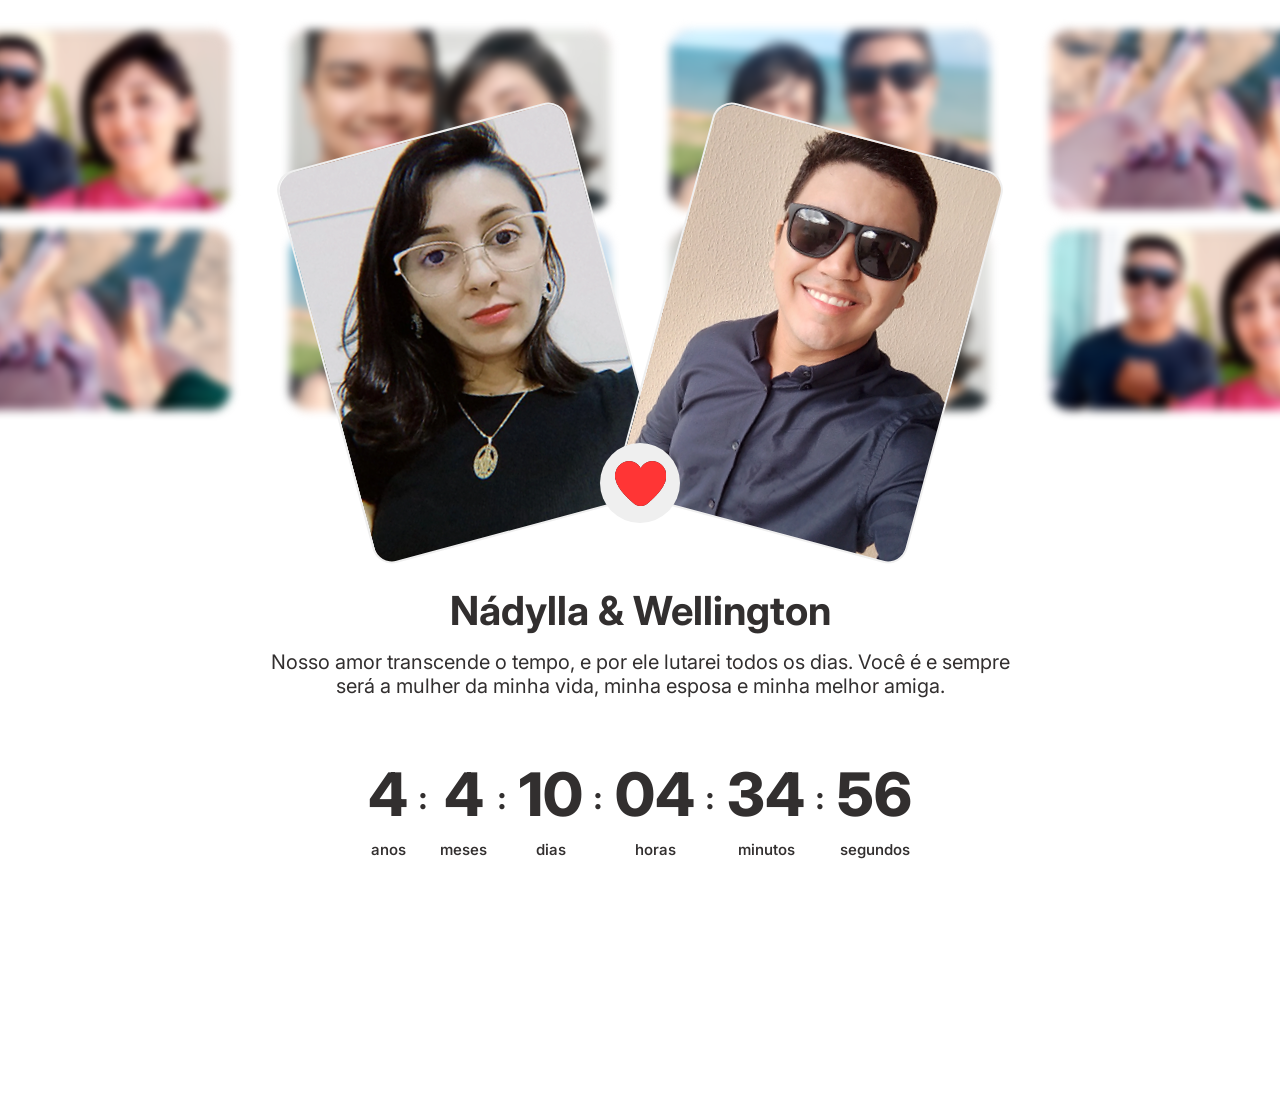
==== assets/pages/timer.html @ 379e1d43 "Commit inicial" ====
<!DOCTYPE html>
<html lang="pt-BR">

<head>
    <meta charset="UTF-8">
    <meta name="viewport" content="width=device-width, initial-scale=1.0">
    <link rel="stylesheet" href="/assets/css/timer.css">
    <title>Our Journey - Timer</title>
</head>

<body>
    <main id="main_content">
        <section class="main_mat">

            <div class="mat">
                <div class="mat_item"><img src="/assets/img/fotografias/mat_1.png" alt="nada"></div>
                <div class="mat_item"><img src="/assets/img/fotografias/mat_2.png" alt="nada"></div>
                <div class="mat_item"><img src="/assets/img/fotografias/mat_3.png" alt="nada"></div>
                <div class="mat_item"><img src="/assets/img/fotografias/mat_4.png" alt="nada"></div>
                <div class="mat_item"><img src="/assets/img/fotografias/mat_5.png" alt="nada"></div>
                <div class="mat_item"><img src="/assets/img/fotografias/mat_6.png" alt="nada"></div>
                <div class="mat_item"><img src="/assets/img/fotografias/mat_7.png" alt="nada"></div>
                <div class="mat_item"><img src="/assets/img/fotografias/mat_8.png" alt="nada"></div>
                <div class="mat_item"><img src="/assets/img/fotografias/mat_9.png" alt="nada"></div>
                <div class="mat_item"><img src="/assets/img/fotografias/mat_10.png" alt="nada"></div>
                <div class="mat_item"><img src="/assets/img/fotografias/mat_11.png" alt="nada"></div>
                <div class="mat_item"><img src="/assets/img/fotografias/mat_12.png" alt="nada"></div>
                <div class="mat_item"><img src="/assets/img/fotografias/mat_13.png" alt="nada"></div>
                <div class="mat_item"><img src="/assets/img/fotografias/mat_14.png" alt="nada"></div>
                <div class="mat_item"><img src="/assets/img/fotografias/mat_15.png" alt="nada"></div>
                <div class="mat_item"><img src="/assets/img/fotografias/mat_16.png" alt="nada"></div>
                <div class="mat_item"><img src="/assets/img/fotografias/mat_17.png" alt="nada"></div>
                <div class="mat_item"><img src="/assets/img/fotografias/mat_18.png" alt="nada"></div>
            </div>

            <div class="mat">
                <div class="mat_item"><img src="/assets/img/fotografias/mat_18.png" alt="nada"></div>
                <div class="mat_item"><img src="/assets/img/fotografias/mat_17.png" alt="nada"></div>
                <div class="mat_item"><img src="/assets/img/fotografias/mat_16.png" alt="nada"></div>
                <div class="mat_item"><img src="/assets/img/fotografias/mat_15.png" alt="nada"></div>
                <div class="mat_item"><img src="/assets/img/fotografias/mat_14.png" alt="nada"></div>
                <div class="mat_item"><img src="/assets/img/fotografias/mat_13.png" alt="nada"></div>
                <div class="mat_item"><img src="/assets/img/fotografias/mat_12.png" alt="nada"></div>
                <div class="mat_item"><img src="/assets/img/fotografias/mat_11.png" alt="nada"></div>
                <div class="mat_item"><img src="/assets/img/fotografias/mat_10.png" alt="nada"></div>
                <div class="mat_item"><img src="/assets/img/fotografias/mat_9.png" alt="nada"></div>
                <div class="mat_item"><img src="/assets/img/fotografias/mat_8.png" alt="nada"></div>
                <div class="mat_item"><img src="/assets/img/fotografias/mat_7.png" alt="nada"></div>
                <div class="mat_item"><img src="/assets/img/fotografias/mat_6.png" alt="nada"></div>
                <div class="mat_item"><img src="/assets/img/fotografias/mat_5.png" alt="nada"></div>
                <div class="mat_item"><img src="/assets/img/fotografias/mat_4.png" alt="nada"></div>
                <div class="mat_item"><img src="/assets/img/fotografias/mat_3.png" alt="nada"></div>
                <div class="mat_item"><img src="/assets/img/fotografias/mat_2.png" alt="nada"></div>
                <div class="mat_item"><img src="/assets/img/fotografias/mat_1.png" alt="nada"></div>
            </div>

        </section>

        <section class="timer">
            <div class="photos">
                <div class="photo_item she">
                    <img src="/assets/img/fotografias/capa_nadylla.png" alt="Uma mulher chamada Nádylla - a esposa.">
                </div>

                <div class="icone_coracao">
                    <img src="/assets/img/icones/icone_coracao.png" alt="nada">
                </div>

                <div class="photo_item he">
                    <img src="/assets/img/fotografias/capa_wellington.png"
                        alt="Um homem chamado Wellington - o marido.">
                </div>
            </div>

            <div class="texts">
                <h1>Nádylla & Wellington</h1>
                <p>Nosso amor transcende o tempo, e por ele lutarei todos os dias. Você é e sempre <br>será a mulher da
                    minha vida, minha esposa e minha melhor amiga.</p>
            </div>

            <div class="timer_count">
                <div class="timer_item">
                    <div class="timer_anos">0</div>
                    <p>anos</p>
                </div>

                <div class="timer_item">
                    <div class="timer_meses">0</div>
                    <p>meses</p>
                </div>

                <div class="timer_item">
                    <div class="timer_dias">0</div>
                    <p>dias</p>
                </div>

                <div class="timer_item">
                    <div class="timer_horas">00</div>
                    <p>horas</p>
                </div>

                <div class="timer_item">
                    <div class="timer_minutos">00</div>
                    <p>minutos</p>
                </div>

                <div class="timer_item">
                    <div class="timer_segundos">00</div>
                    <p>segundos</p>
                </div>
            </div>
        </section>
    </main>

    <script src="/assets/js/script.js"></script>
</body>

</html>
---- assets/css/timer.css ----
@import url('https://fonts.googleapis.com/css2?family=Inter:ital,opsz,wght@0,14..32,100..900;1,14..32,100..900&display=swap');

* {
    padding: 0;
    margin: 0;
    box-sizing: border-box;
}

body {
    overflow-x: hidden;
    font-family: 'Inter', sans-serif;
}

::selection {
    background-color: #f44336;
    color: #fff;
}

#main_content {
    width: 100%;
    overflow: hidden;
}

.main_mat {
    display: flex;
    justify-content: center;
    align-items: center;
    flex-direction: column;
    gap: 20px;
    filter: blur(5px)
}

.mat {
    width: 100%;
    height: 100%;
    display: flex;
    justify-content: center;
    align-items: center;
    margin: 10px;
    gap: 20px;
    width: max-content;

    animation: slide 60s linear infinite;
}

.mat.nulo {
    display: none;
}

.mat_item {
    min-width: 300px;
    height: 120px;
    border-radius: 20px;
    background-color: #f44336;
    margin: 20px;
    flex-shrink: 0;

}

.mat_item img {
    width: 320px;
    height: 180px;
    border-radius: 20px;
    background-size: cover;
    display: block;
}

.photos {
    display: flex;
    justify-content: center;
    align-items: center;
    gap: 20px;
}

.photo_item {
    width: 300px;
    height: 406px;
    border-radius: 20px;
    border: 2px solid #efefef;
    overflow: hidden;
}

.photo_item img {
    width: 300px;
    height: 406px;
    border-radius: 20px;
    background-size: contain;
}

.photo_item.she {
    transform: rotate(-15deg);
    position: relative;
    right: -40px;
}

.photo_item.he {
    transform: rotate(15deg);
    position: relative;
    left: -40px;
}

.photos>.icone_coracao {
    width: 80px;
    height: 80px;
    background-color: #efefef;
    border-radius: 50%;
    display: flex;
    justify-content: center;
    align-items: center;
    z-index: 2;
    position: relative;
    bottom: -150px;

}

.photos>.icone_coracao img {
    animation: scale 2s linear infinite;
}

@keyframes scale {
    from {
        transform: scale(1);
    }

    to {
        transform: scale(1.2);
    }
}

.timer {
    display: flex;
    justify-content: center;
    align-items: center;
    flex-direction: column;
    gap: 50px;
    position: relative;
    top: -250px;
}

.timer .texts {
    text-align: center;
}

.timer .texts h1 {
    font-size: 40px;
    color: #322f2f;
}

.timer .texts p {
    font-size: 20px;
    color: #322f2f;
    margin-top: 15px;
}

.timer_count_text {
    font-size: 50px;
    font-weight: 550;
    color: #322f2f;
}

.timer_count {
    display: flex;
    justify-content: center;
    gap: 2rem;
}

.timer_item {
    display: flex;
    flex-direction: column;
    align-items: center;
    position: relative;
}

.timer_item>div {
    font-size: 60px;
    font-weight: 800;
    color: #322f2f;
    margin-top: 10px;
}

.timer_item p {
    font-size: 15px;
    font-weight: 550;
    color: #322f2f;
    margin-top: 10px;
}

.teste {
    display: flex;
    justify-content: center;
    align-items: center;
}

.teste>span {
    margin-left: 20px;
}

/* Adiciona ":" em todos, exceto no último */
.timer_item:not(:last-child)::after {
    content: ":";
    position: absolute;
    right: -1.2rem;
    top: 30px;
    font-size: 2rem;
    font-weight: bold;
    color: #322f2f;
}

@keyframes slide {
    from {
        transform: translateX(0%);
    }

    to {
        transform: translateX(-10%);
    }
}

.mat:nth-child(1) {
    animation-duration: 60s;
}

.mat:nth-child(2) {
    animation-duration: 60s;
    animation-direction: reverse;
}
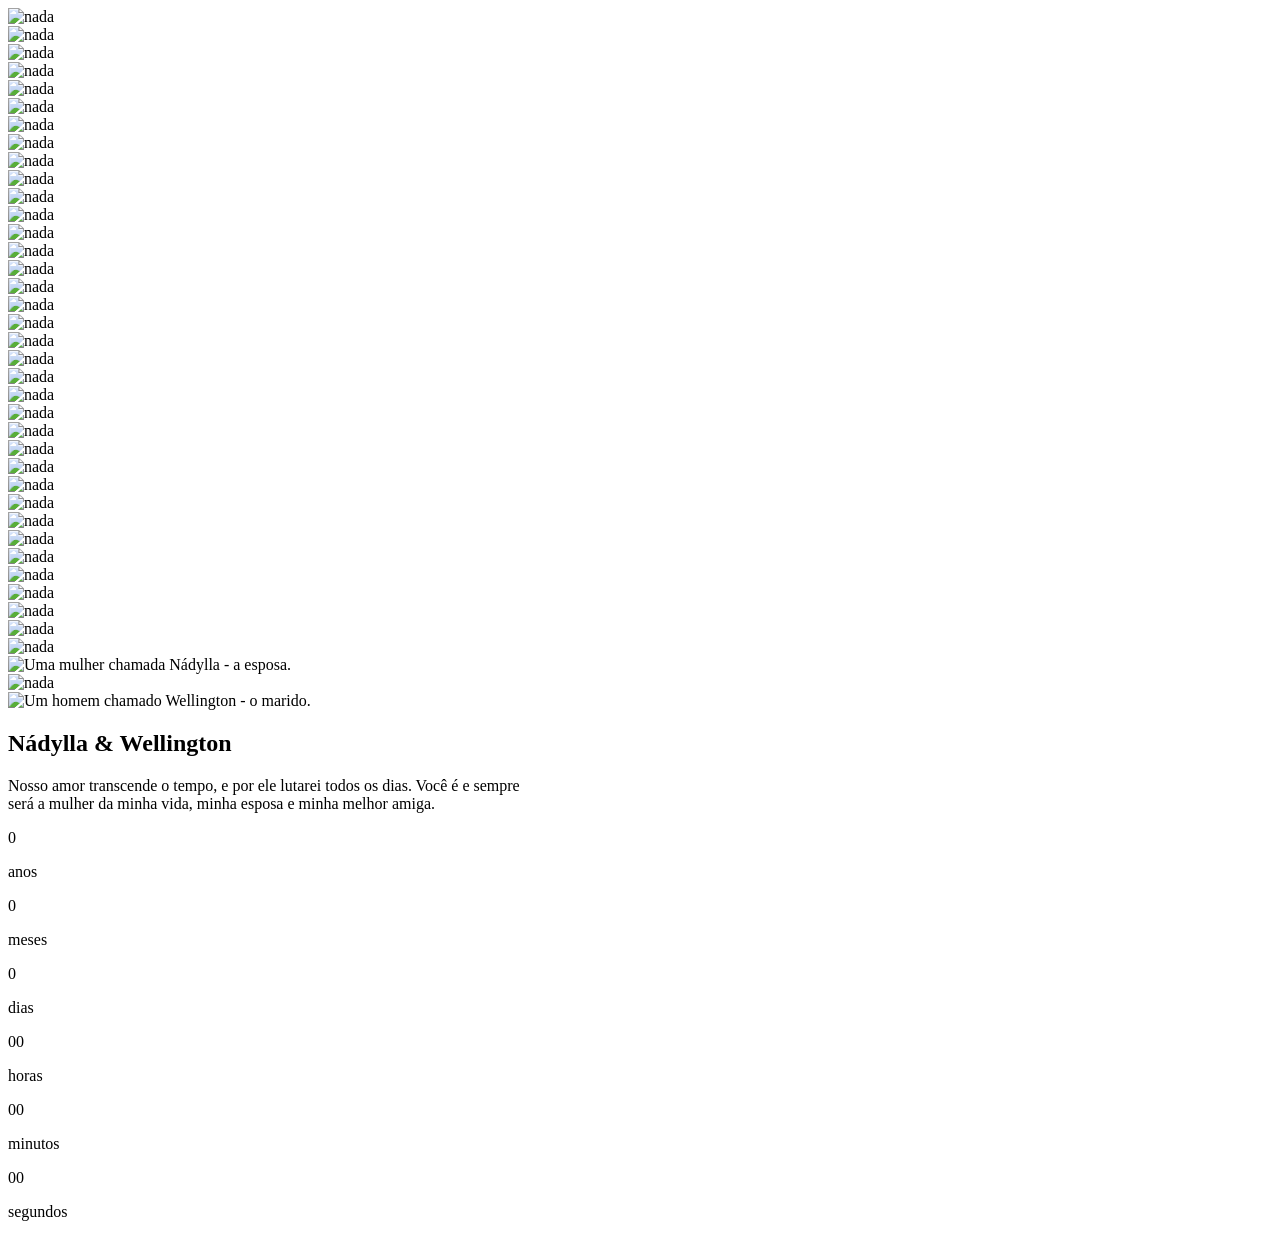
==== commit f573a305: "Correção de bug /assets > assets" ====
--- a/assets/pages/timer.html
+++ b/assets/pages/timer.html
@@ -4,7 +4,7 @@
 <head>
     <meta charset="UTF-8">
     <meta name="viewport" content="width=device-width, initial-scale=1.0">
-    <link rel="stylesheet" href="/assets/css/timer.css">
+    <link rel="stylesheet" href="assets/css/timer.css">
     <title>Our Journey - Timer</title>
 </head>
 
@@ -13,45 +13,45 @@
         <section class="main_mat">
 
             <div class="mat">
-                <div class="mat_item"><img src="/assets/img/fotografias/mat_1.png" alt="nada"></div>
-                <div class="mat_item"><img src="/assets/img/fotografias/mat_2.png" alt="nada"></div>
-                <div class="mat_item"><img src="/assets/img/fotografias/mat_3.png" alt="nada"></div>
-                <div class="mat_item"><img src="/assets/img/fotografias/mat_4.png" alt="nada"></div>
-                <div class="mat_item"><img src="/assets/img/fotografias/mat_5.png" alt="nada"></div>
-                <div class="mat_item"><img src="/assets/img/fotografias/mat_6.png" alt="nada"></div>
-                <div class="mat_item"><img src="/assets/img/fotografias/mat_7.png" alt="nada"></div>
-                <div class="mat_item"><img src="/assets/img/fotografias/mat_8.png" alt="nada"></div>
-                <div class="mat_item"><img src="/assets/img/fotografias/mat_9.png" alt="nada"></div>
-                <div class="mat_item"><img src="/assets/img/fotografias/mat_10.png" alt="nada"></div>
-                <div class="mat_item"><img src="/assets/img/fotografias/mat_11.png" alt="nada"></div>
-                <div class="mat_item"><img src="/assets/img/fotografias/mat_12.png" alt="nada"></div>
-                <div class="mat_item"><img src="/assets/img/fotografias/mat_13.png" alt="nada"></div>
-                <div class="mat_item"><img src="/assets/img/fotografias/mat_14.png" alt="nada"></div>
-                <div class="mat_item"><img src="/assets/img/fotografias/mat_15.png" alt="nada"></div>
-                <div class="mat_item"><img src="/assets/img/fotografias/mat_16.png" alt="nada"></div>
-                <div class="mat_item"><img src="/assets/img/fotografias/mat_17.png" alt="nada"></div>
-                <div class="mat_item"><img src="/assets/img/fotografias/mat_18.png" alt="nada"></div>
+                <div class="mat_item"><img src="assets/img/fotografias/mat_1.png" alt="nada"></div>
+                <div class="mat_item"><img src="assets/img/fotografias/mat_2.png" alt="nada"></div>
+                <div class="mat_item"><img src="assets/img/fotografias/mat_3.png" alt="nada"></div>
+                <div class="mat_item"><img src="assets/img/fotografias/mat_4.png" alt="nada"></div>
+                <div class="mat_item"><img src="assets/img/fotografias/mat_5.png" alt="nada"></div>
+                <div class="mat_item"><img src="assets/img/fotografias/mat_6.png" alt="nada"></div>
+                <div class="mat_item"><img src="assets/img/fotografias/mat_7.png" alt="nada"></div>
+                <div class="mat_item"><img src="assets/img/fotografias/mat_8.png" alt="nada"></div>
+                <div class="mat_item"><img src="assets/img/fotografias/mat_9.png" alt="nada"></div>
+                <div class="mat_item"><img src="assets/img/fotografias/mat_10.png" alt="nada"></div>
+                <div class="mat_item"><img src="assets/img/fotografias/mat_11.png" alt="nada"></div>
+                <div class="mat_item"><img src="assets/img/fotografias/mat_12.png" alt="nada"></div>
+                <div class="mat_item"><img src="assets/img/fotografias/mat_13.png" alt="nada"></div>
+                <div class="mat_item"><img src="assets/img/fotografias/mat_14.png" alt="nada"></div>
+                <div class="mat_item"><img src="assets/img/fotografias/mat_15.png" alt="nada"></div>
+                <div class="mat_item"><img src="assets/img/fotografias/mat_16.png" alt="nada"></div>
+                <div class="mat_item"><img src="assets/img/fotografias/mat_17.png" alt="nada"></div>
+                <div class="mat_item"><img src="assets/img/fotografias/mat_18.png" alt="nada"></div>
             </div>
 
             <div class="mat">
-                <div class="mat_item"><img src="/assets/img/fotografias/mat_18.png" alt="nada"></div>
-                <div class="mat_item"><img src="/assets/img/fotografias/mat_17.png" alt="nada"></div>
-                <div class="mat_item"><img src="/assets/img/fotografias/mat_16.png" alt="nada"></div>
-                <div class="mat_item"><img src="/assets/img/fotografias/mat_15.png" alt="nada"></div>
-                <div class="mat_item"><img src="/assets/img/fotografias/mat_14.png" alt="nada"></div>
-                <div class="mat_item"><img src="/assets/img/fotografias/mat_13.png" alt="nada"></div>
-                <div class="mat_item"><img src="/assets/img/fotografias/mat_12.png" alt="nada"></div>
-                <div class="mat_item"><img src="/assets/img/fotografias/mat_11.png" alt="nada"></div>
-                <div class="mat_item"><img src="/assets/img/fotografias/mat_10.png" alt="nada"></div>
-                <div class="mat_item"><img src="/assets/img/fotografias/mat_9.png" alt="nada"></div>
-                <div class="mat_item"><img src="/assets/img/fotografias/mat_8.png" alt="nada"></div>
-                <div class="mat_item"><img src="/assets/img/fotografias/mat_7.png" alt="nada"></div>
-                <div class="mat_item"><img src="/assets/img/fotografias/mat_6.png" alt="nada"></div>
-                <div class="mat_item"><img src="/assets/img/fotografias/mat_5.png" alt="nada"></div>
-                <div class="mat_item"><img src="/assets/img/fotografias/mat_4.png" alt="nada"></div>
-                <div class="mat_item"><img src="/assets/img/fotografias/mat_3.png" alt="nada"></div>
-                <div class="mat_item"><img src="/assets/img/fotografias/mat_2.png" alt="nada"></div>
-                <div class="mat_item"><img src="/assets/img/fotografias/mat_1.png" alt="nada"></div>
+                <div class="mat_item"><img src="assets/img/fotografias/mat_18.png" alt="nada"></div>
+                <div class="mat_item"><img src="assets/img/fotografias/mat_17.png" alt="nada"></div>
+                <div class="mat_item"><img src="assets/img/fotografias/mat_16.png" alt="nada"></div>
+                <div class="mat_item"><img src="assets/img/fotografias/mat_15.png" alt="nada"></div>
+                <div class="mat_item"><img src="assets/img/fotografias/mat_14.png" alt="nada"></div>
+                <div class="mat_item"><img src="assets/img/fotografias/mat_13.png" alt="nada"></div>
+                <div class="mat_item"><img src="assets/img/fotografias/mat_12.png" alt="nada"></div>
+                <div class="mat_item"><img src="assets/img/fotografias/mat_11.png" alt="nada"></div>
+                <div class="mat_item"><img src="assets/img/fotografias/mat_10.png" alt="nada"></div>
+                <div class="mat_item"><img src="assets/img/fotografias/mat_9.png" alt="nada"></div>
+                <div class="mat_item"><img src="assets/img/fotografias/mat_8.png" alt="nada"></div>
+                <div class="mat_item"><img src="assets/img/fotografias/mat_7.png" alt="nada"></div>
+                <div class="mat_item"><img src="assets/img/fotografias/mat_6.png" alt="nada"></div>
+                <div class="mat_item"><img src="assets/img/fotografias/mat_5.png" alt="nada"></div>
+                <div class="mat_item"><img src="assets/img/fotografias/mat_4.png" alt="nada"></div>
+                <div class="mat_item"><img src="assets/img/fotografias/mat_3.png" alt="nada"></div>
+                <div class="mat_item"><img src="assets/img/fotografias/mat_2.png" alt="nada"></div>
+                <div class="mat_item"><img src="assets/img/fotografias/mat_1.png" alt="nada"></div>
             </div>
 
         </section>
@@ -59,15 +59,15 @@
         <section class="timer">
             <div class="photos">
                 <div class="photo_item she">
-                    <img src="/assets/img/fotografias/capa_nadylla.png" alt="Uma mulher chamada Nádylla - a esposa.">
+                    <img src="assets/img/fotografias/capa_nadylla.png" alt="Uma mulher chamada Nádylla - a esposa.">
                 </div>
 
                 <div class="icone_coracao">
-                    <img src="/assets/img/icones/icone_coracao.png" alt="nada">
+                    <img src="assets/img/icones/icone_coracao.png" alt="nada">
                 </div>
 
                 <div class="photo_item he">
-                    <img src="/assets/img/fotografias/capa_wellington.png"
+                    <img src="assets/img/fotografias/capa_wellington.png"
                         alt="Um homem chamado Wellington - o marido.">
                 </div>
             </div>
@@ -112,7 +112,7 @@
         </section>
     </main>
 
-    <script src="/assets/js/script.js"></script>
+    <script src="assets/js/script.js"></script>
 </body>
 
 </html>
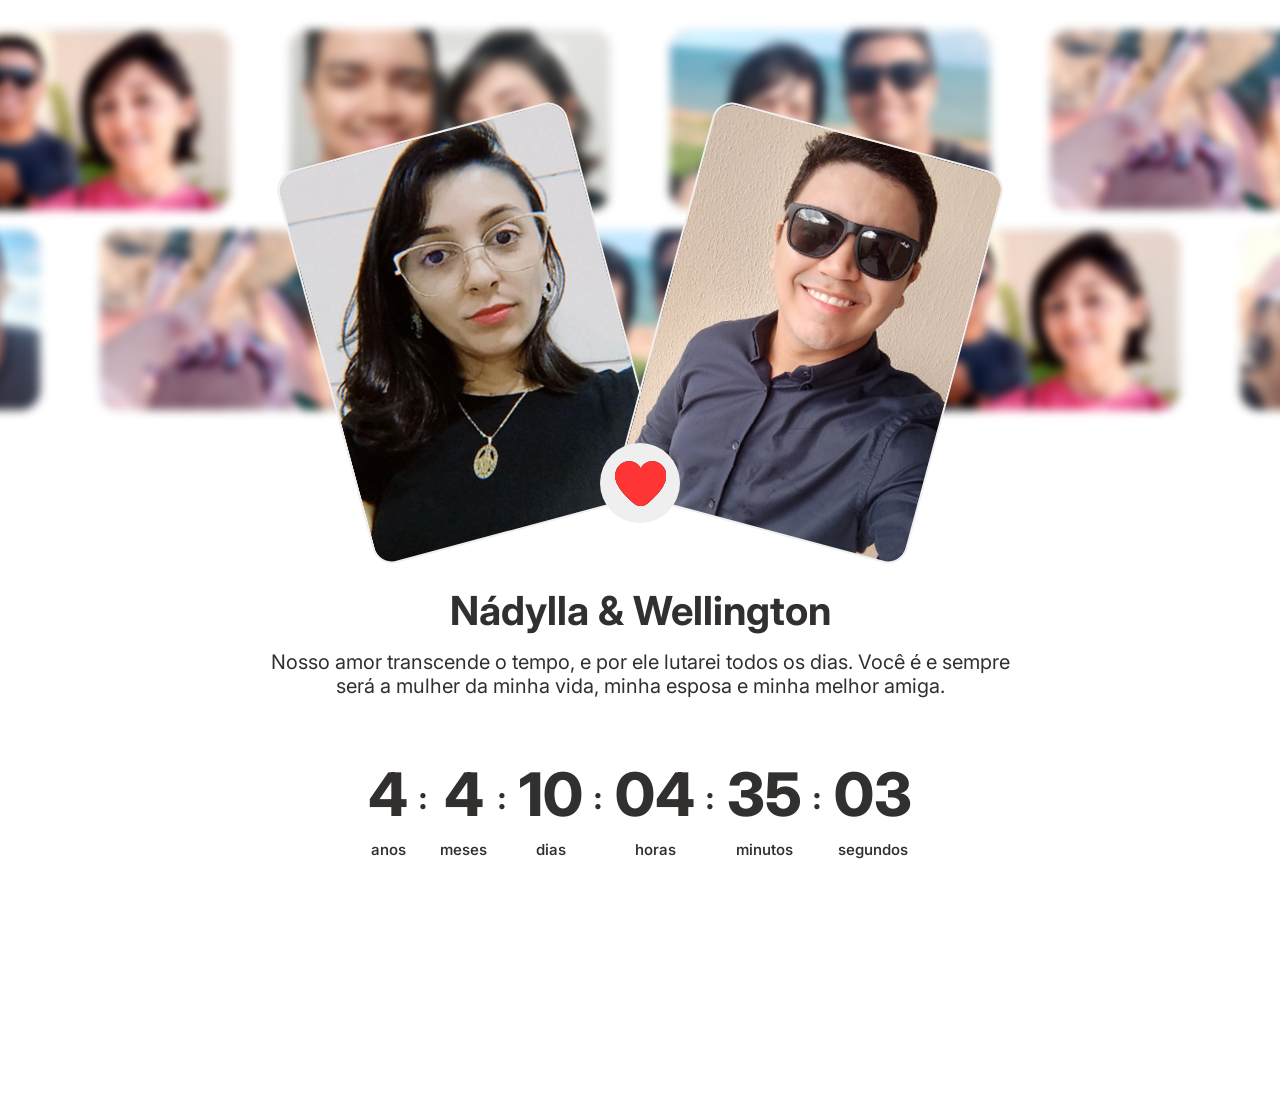
==== commit bd879bfe: "Bug de diretórios" ====
--- a/assets/pages/timer.html
+++ b/assets/pages/timer.html
@@ -4,7 +4,7 @@
 <head>
     <meta charset="UTF-8">
     <meta name="viewport" content="width=device-width, initial-scale=1.0">
-    <link rel="stylesheet" href="assets/css/timer.css">
+    <link rel="stylesheet" href="/assets/css/timer.css">
     <title>Our Journey - Timer</title>
 </head>
 
@@ -13,44 +13,43 @@
         <section class="main_mat">
 
             <div class="mat">
-                <div class="mat_item"><img src="assets/img/fotografias/mat_1.png" alt="nada"></div>
-                <div class="mat_item"><img src="assets/img/fotografias/mat_2.png" alt="nada"></div>
-                <div class="mat_item"><img src="assets/img/fotografias/mat_3.png" alt="nada"></div>
-                <div class="mat_item"><img src="assets/img/fotografias/mat_4.png" alt="nada"></div>
-                <div class="mat_item"><img src="assets/img/fotografias/mat_5.png" alt="nada"></div>
-                <div class="mat_item"><img src="assets/img/fotografias/mat_6.png" alt="nada"></div>
-                <div class="mat_item"><img src="assets/img/fotografias/mat_7.png" alt="nada"></div>
-                <div class="mat_item"><img src="assets/img/fotografias/mat_8.png" alt="nada"></div>
-                <div class="mat_item"><img src="assets/img/fotografias/mat_9.png" alt="nada"></div>
-                <div class="mat_item"><img src="assets/img/fotografias/mat_10.png" alt="nada"></div>
-                <div class="mat_item"><img src="assets/img/fotografias/mat_11.png" alt="nada"></div>
-                <div class="mat_item"><img src="assets/img/fotografias/mat_12.png" alt="nada"></div>
-                <div class="mat_item"><img src="assets/img/fotografias/mat_13.png" alt="nada"></div>
-                <div class="mat_item"><img src="assets/img/fotografias/mat_14.png" alt="nada"></div>
-                <div class="mat_item"><img src="assets/img/fotografias/mat_15.png" alt="nada"></div>
-                <div class="mat_item"><img src="assets/img/fotografias/mat_16.png" alt="nada"></div>
-                <div class="mat_item"><img src="assets/img/fotografias/mat_17.png" alt="nada"></div>
-                <div class="mat_item"><img src="assets/img/fotografias/mat_18.png" alt="nada"></div>
+                <div class="mat_item"><img src="/assets/img/fotografias/mat_1.png" alt="nada"></div>
+                <div class="mat_item"><img src="/assets/img/fotografias/mat_2.png" alt="nada"></div>
+                <div class="mat_item"><img src="/assets/img/fotografias/mat_3.png" alt="nada"></div>
+                <div class="mat_item"><img src="/assets/img/fotografias/mat_4.png" alt="nada"></div>
+                <div class="mat_item"><img src="/assets/img/fotografias/mat_5.png" alt="nada"></div>
+                <div class="mat_item"><img src="/assets/img/fotografias/mat_6.png" alt="nada"></div>
+                <div class="mat_item"><img src="/assets/img/fotografias/mat_7.png" alt="nada"></div>
+                <div class="mat_item"><img src="/assets/img/fotografias/mat_8.png" alt="nada"></div>
+                <div class="mat_item"><img src="/assets/img/fotografias/mat_9.png" alt="nada"></div>
+                <div class="mat_item"><img src="/assets/img/fotografias/mat_10.png" alt="nada"></div>
+                <div class="mat_item"><img src="/assets/img/fotografias/mat_11.png" alt="nada"></div>
+                <div class="mat_item"><img src="/assets/img/fotografias/mat_12.png" alt="nada"></div>
+                <div class="mat_item"><img src="/assets/img/fotografias/mat_13.png" alt="nada"></div>
+                <div class="mat_item"><img src="/assets/img/fotografias/mat_14.png" alt="nada"></div>
+                <div class="mat_item"><img src="/assets/img/fotografias/mat_15.png" alt="nada"></div>
+                <div class="mat_item"><img src="/assets/img/fotografias/mat_16.png" alt="nada"></div>
+                <div class="mat_item"><img src="/assets/img/fotografias/mat_17.png" alt="nada"></div>
+                <div class="mat_item"><img src="/assets/img/fotografias/mat_18.png" alt="nada"></div>
             </div>
 
             <div class="mat">
-                <div class="mat_item"><img src="assets/img/fotografias/mat_18.png" alt="nada"></div>
-                <div class="mat_item"><img src="assets/img/fotografias/mat_17.png" alt="nada"></div>
-                <div class="mat_item"><img src="assets/img/fotografias/mat_16.png" alt="nada"></div>
-                <div class="mat_item"><img src="assets/img/fotografias/mat_15.png" alt="nada"></div>
-                <div class="mat_item"><img src="assets/img/fotografias/mat_14.png" alt="nada"></div>
-                <div class="mat_item"><img src="assets/img/fotografias/mat_13.png" alt="nada"></div>
-                <div class="mat_item"><img src="assets/img/fotografias/mat_12.png" alt="nada"></div>
-                <div class="mat_item"><img src="assets/img/fotografias/mat_11.png" alt="nada"></div>
-                <div class="mat_item"><img src="assets/img/fotografias/mat_10.png" alt="nada"></div>
-                <div class="mat_item"><img src="assets/img/fotografias/mat_9.png" alt="nada"></div>
-                <div class="mat_item"><img src="assets/img/fotografias/mat_8.png" alt="nada"></div>
-                <div class="mat_item"><img src="assets/img/fotografias/mat_7.png" alt="nada"></div>
-                <div class="mat_item"><img src="assets/img/fotografias/mat_6.png" alt="nada"></div>
-                <div class="mat_item"><img src="assets/img/fotografias/mat_5.png" alt="nada"></div>
-                <div class="mat_item"><img src="assets/img/fotografias/mat_4.png" alt="nada"></div>
-                <div class="mat_item"><img src="assets/img/fotografias/mat_3.png" alt="nada"></div>
-                <div class="mat_item"><img src="assets/img/fotografias/mat_2.png" alt="nada"></div>
+                <div class="mat_item"><img src="/assets/img/fotografias/mat_18.png" alt="nada"></div>
+                <div class="mat_item"><img src="/assets/img/fotografias/mat_17.png" alt="nada"></div>
+                <div class="mat_item"><img src="/assets/img/fotografias/mat_16.png" alt="nada"></div>
+                <div class="mat_item"><img src="/assets/img/fotografias/mat_15.png" alt="nada"></div>
+                <div class="mat_item"><img src="/assets/img/fotografias/mat_14.png" alt="nada"></div>
+                <div class="mat_item"><img src="/assets/img/fotografias/mat_13.png" alt="nada"></div>
+                <div class="mat_item"><img src="/assets/img/fotografias/mat_12.png" alt="nada"></div>
+                <div class="mat_item"><img src="/assets/img/fotografias/mat_11.png" alt="nada"></div>
+                <div class="mat_item"><img src="/assets/img/fotografias/mat_10.png" alt="nada"></div>
+                <div class="mat_item"><img src="/assets/img/fotografias/mat_8.png" alt="nada"></div>
+                <div class="mat_item"><img src="/assets/img/fotografias/mat_7.png" alt="nada"></div>
+                <div class="mat_item"><img src="/assets/img/fotografias/mat_6.png" alt="nada"></div>
+                <div class="mat_item"><img src="/assets/img/fotografias/mat_5.png" alt="nada"></div>
+                <div class="mat_item"><img src="/assets/img/fotografias/mat_4.png" alt="nada"></div>
+                <div class="mat_item"><img src="/assets/img/fotografias/mat_3.png" alt="nada"></div>
+                <div class="mat_item"><img src="/assets/img/fotografias/mat_2.png" alt="nada"></div>
                 <div class="mat_item"><img src="assets/img/fotografias/mat_1.png" alt="nada"></div>
             </div>
 
@@ -59,15 +58,15 @@
         <section class="timer">
             <div class="photos">
                 <div class="photo_item she">
-                    <img src="assets/img/fotografias/capa_nadylla.png" alt="Uma mulher chamada Nádylla - a esposa.">
+                    <img src="/assets/img/fotografias/capa_nadylla.png" alt="Uma mulher chamada Nádylla - a esposa.">
                 </div>
 
                 <div class="icone_coracao">
-                    <img src="assets/img/icones/icone_coracao.png" alt="nada">
+                    <img src="/assets/img/icones/icone_coracao.png" alt="nada">
                 </div>
 
                 <div class="photo_item he">
-                    <img src="assets/img/fotografias/capa_wellington.png"
+                    <img src="/assets/img/fotografias/capa_wellington.png"
                         alt="Um homem chamado Wellington - o marido.">
                 </div>
             </div>
@@ -112,7 +111,7 @@
         </section>
     </main>
 
-    <script src="assets/js/script.js"></script>
+    <script src="/assets/js/script.js"></script>
 </body>
 
 </html>
--- a/assets/css/timer.css
+++ b/assets/css/timer.css
@@ -0,0 +1,226 @@
+@import url('https://fonts.googleapis.com/css2?family=Inter:ital,opsz,wght@0,14..32,100..900;1,14..32,100..900&display=swap');
+
+* {
+    padding: 0;
+    margin: 0;
+    box-sizing: border-box;
+}
+
+body {
+    overflow-x: hidden;
+    font-family: 'Inter', sans-serif;
+}
+
+::selection {
+    background-color: #f44336;
+    color: #fff;
+}
+
+#main_content {
+    width: 100%;
+    overflow: hidden;
+}
+
+.main_mat {
+    display: flex;
+    justify-content: center;
+    align-items: center;
+    flex-direction: column;
+    gap: 20px;
+    filter: blur(5px)
+}
+
+.mat {
+    width: 100%;
+    height: 100%;
+    display: flex;
+    justify-content: center;
+    align-items: center;
+    margin: 10px;
+    gap: 20px;
+    width: max-content;
+
+    animation: slide 60s linear infinite;
+}
+
+.mat.nulo {
+    display: none;
+}
+
+.mat_item {
+    min-width: 300px;
+    height: 120px;
+    border-radius: 20px;
+    background-color: #f44336;
+    margin: 20px;
+    flex-shrink: 0;
+
+}
+
+.mat_item img {
+    width: 320px;
+    height: 180px;
+    border-radius: 20px;
+    background-size: cover;
+    display: block;
+}
+
+.photos {
+    display: flex;
+    justify-content: center;
+    align-items: center;
+    gap: 20px;
+}
+
+.photo_item {
+    width: 300px;
+    height: 406px;
+    border-radius: 20px;
+    border: 2px solid #efefef;
+    overflow: hidden;
+}
+
+.photo_item img {
+    width: 300px;
+    height: 406px;
+    border-radius: 20px;
+    background-size: contain;
+}
+
+.photo_item.she {
+    transform: rotate(-15deg);
+    position: relative;
+    right: -40px;
+}
+
+.photo_item.he {
+    transform: rotate(15deg);
+    position: relative;
+    left: -40px;
+}
+
+.photos>.icone_coracao {
+    width: 80px;
+    height: 80px;
+    background-color: #efefef;
+    border-radius: 50%;
+    display: flex;
+    justify-content: center;
+    align-items: center;
+    z-index: 2;
+    position: relative;
+    bottom: -150px;
+
+}
+
+.photos>.icone_coracao img {
+    animation: scale 2s linear infinite;
+}
+
+@keyframes scale {
+    from {
+        transform: scale(1);
+    }
+
+    to {
+        transform: scale(1.2);
+    }
+}
+
+.timer {
+    display: flex;
+    justify-content: center;
+    align-items: center;
+    flex-direction: column;
+    gap: 50px;
+    position: relative;
+    top: -250px;
+}
+
+.timer .texts {
+    text-align: center;
+}
+
+.timer .texts h1 {
+    font-size: 40px;
+    color: #322f2f;
+}
+
+.timer .texts p {
+    font-size: 20px;
+    color: #322f2f;
+    margin-top: 15px;
+}
+
+.timer_count_text {
+    font-size: 50px;
+    font-weight: 550;
+    color: #322f2f;
+}
+
+.timer_count {
+    display: flex;
+    justify-content: center;
+    gap: 2rem;
+}
+
+.timer_item {
+    display: flex;
+    flex-direction: column;
+    align-items: center;
+    position: relative;
+}
+
+.timer_item>div {
+    font-size: 60px;
+    font-weight: 800;
+    color: #322f2f;
+    margin-top: 10px;
+}
+
+.timer_item p {
+    font-size: 15px;
+    font-weight: 550;
+    color: #322f2f;
+    margin-top: 10px;
+}
+
+.teste {
+    display: flex;
+    justify-content: center;
+    align-items: center;
+}
+
+.teste>span {
+    margin-left: 20px;
+}
+
+/* Adiciona ":" em todos, exceto no último */
+.timer_item:not(:last-child)::after {
+    content: ":";
+    position: absolute;
+    right: -1.2rem;
+    top: 30px;
+    font-size: 2rem;
+    font-weight: bold;
+    color: #322f2f;
+}
+
+@keyframes slide {
+    from {
+        transform: translateX(0%);
+    }
+
+    to {
+        transform: translateX(-10%);
+    }
+}
+
+.mat:nth-child(1) {
+    animation-duration: 60s;
+}
+
+.mat:nth-child(2) {
+    animation-duration: 60s;
+    animation-direction: reverse;
+}
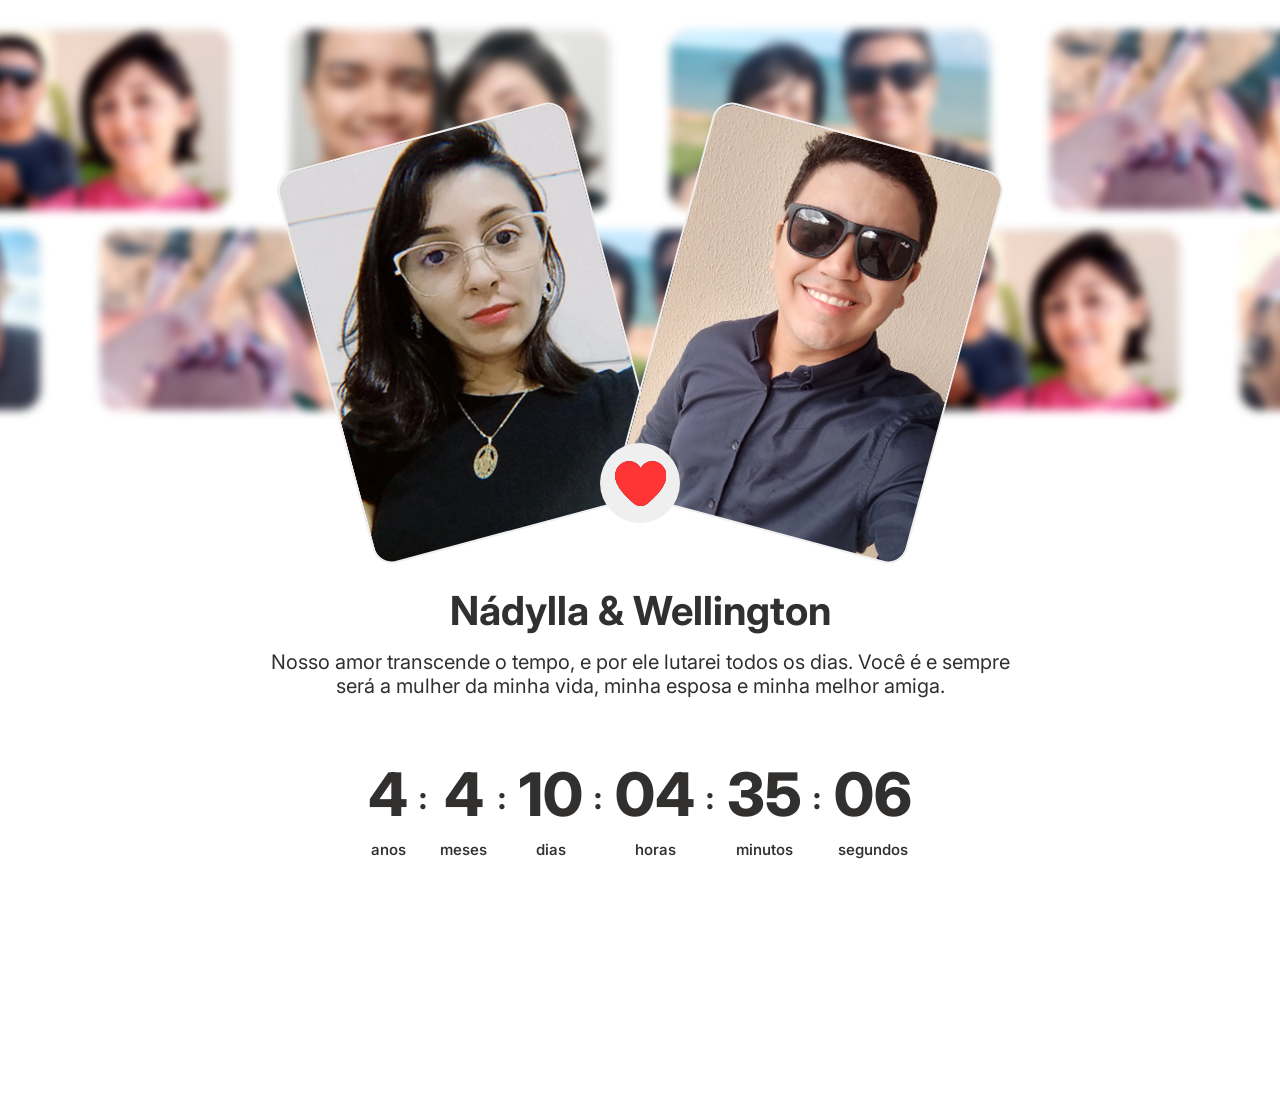
==== commit 8fcba085: "Correção de bug de diretórios para URL relativa" ====
--- a/assets/pages/timer.html
+++ b/assets/pages/timer.html
@@ -4,7 +4,7 @@
 <head>
     <meta charset="UTF-8">
     <meta name="viewport" content="width=device-width, initial-scale=1.0">
-    <link rel="stylesheet" href="/assets/css/timer.css">
+    <link rel="stylesheet" href="../css/timer.css">
     <title>Our Journey - Timer</title>
 </head>
 
@@ -13,43 +13,43 @@
         <section class="main_mat">
 
             <div class="mat">
-                <div class="mat_item"><img src="/assets/img/fotografias/mat_1.png" alt="nada"></div>
-                <div class="mat_item"><img src="/assets/img/fotografias/mat_2.png" alt="nada"></div>
-                <div class="mat_item"><img src="/assets/img/fotografias/mat_3.png" alt="nada"></div>
-                <div class="mat_item"><img src="/assets/img/fotografias/mat_4.png" alt="nada"></div>
-                <div class="mat_item"><img src="/assets/img/fotografias/mat_5.png" alt="nada"></div>
-                <div class="mat_item"><img src="/assets/img/fotografias/mat_6.png" alt="nada"></div>
-                <div class="mat_item"><img src="/assets/img/fotografias/mat_7.png" alt="nada"></div>
-                <div class="mat_item"><img src="/assets/img/fotografias/mat_8.png" alt="nada"></div>
-                <div class="mat_item"><img src="/assets/img/fotografias/mat_9.png" alt="nada"></div>
-                <div class="mat_item"><img src="/assets/img/fotografias/mat_10.png" alt="nada"></div>
-                <div class="mat_item"><img src="/assets/img/fotografias/mat_11.png" alt="nada"></div>
-                <div class="mat_item"><img src="/assets/img/fotografias/mat_12.png" alt="nada"></div>
-                <div class="mat_item"><img src="/assets/img/fotografias/mat_13.png" alt="nada"></div>
-                <div class="mat_item"><img src="/assets/img/fotografias/mat_14.png" alt="nada"></div>
-                <div class="mat_item"><img src="/assets/img/fotografias/mat_15.png" alt="nada"></div>
-                <div class="mat_item"><img src="/assets/img/fotografias/mat_16.png" alt="nada"></div>
-                <div class="mat_item"><img src="/assets/img/fotografias/mat_17.png" alt="nada"></div>
-                <div class="mat_item"><img src="/assets/img/fotografias/mat_18.png" alt="nada"></div>
+                <div class="mat_item"><img src="../img/fotografias/mat_1.png" alt="nada"></div>
+                <div class="mat_item"><img src="../img/fotografias/mat_2.png" alt="nada"></div>
+                <div class="mat_item"><img src="../img/fotografias/mat_3.png" alt="nada"></div>
+                <div class="mat_item"><img src="../img/fotografias/mat_4.png" alt="nada"></div>
+                <div class="mat_item"><img src="../img/fotografias/mat_5.png" alt="nada"></div>
+                <div class="mat_item"><img src="../img/fotografias/mat_6.png" alt="nada"></div>
+                <div class="mat_item"><img src="../img/fotografias/mat_7.png" alt="nada"></div>
+                <div class="mat_item"><img src="../img/fotografias/mat_8.png" alt="nada"></div>
+                <div class="mat_item"><img src="../img/fotografias/mat_9.png" alt="nada"></div>
+                <div class="mat_item"><img src="../img/fotografias/mat_10.png" alt="nada"></div>
+                <div class="mat_item"><img src="../img/fotografias/mat_11.png" alt="nada"></div>
+                <div class="mat_item"><img src="../img/fotografias/mat_12.png" alt="nada"></div>
+                <div class="mat_item"><img src="../img/fotografias/mat_13.png" alt="nada"></div>
+                <div class="mat_item"><img src="../img/fotografias/mat_14.png" alt="nada"></div>
+                <div class="mat_item"><img src="../img/fotografias/mat_15.png" alt="nada"></div>
+                <div class="mat_item"><img src="../img/fotografias/mat_16.png" alt="nada"></div>
+                <div class="mat_item"><img src="../img/fotografias/mat_17.png" alt="nada"></div>
+                <div class="mat_item"><img src="../img/fotografias/mat_18.png" alt="nada"></div>
             </div>
 
             <div class="mat">
-                <div class="mat_item"><img src="/assets/img/fotografias/mat_18.png" alt="nada"></div>
-                <div class="mat_item"><img src="/assets/img/fotografias/mat_17.png" alt="nada"></div>
-                <div class="mat_item"><img src="/assets/img/fotografias/mat_16.png" alt="nada"></div>
-                <div class="mat_item"><img src="/assets/img/fotografias/mat_15.png" alt="nada"></div>
-                <div class="mat_item"><img src="/assets/img/fotografias/mat_14.png" alt="nada"></div>
-                <div class="mat_item"><img src="/assets/img/fotografias/mat_13.png" alt="nada"></div>
-                <div class="mat_item"><img src="/assets/img/fotografias/mat_12.png" alt="nada"></div>
-                <div class="mat_item"><img src="/assets/img/fotografias/mat_11.png" alt="nada"></div>
-                <div class="mat_item"><img src="/assets/img/fotografias/mat_10.png" alt="nada"></div>
-                <div class="mat_item"><img src="/assets/img/fotografias/mat_8.png" alt="nada"></div>
-                <div class="mat_item"><img src="/assets/img/fotografias/mat_7.png" alt="nada"></div>
-                <div class="mat_item"><img src="/assets/img/fotografias/mat_6.png" alt="nada"></div>
-                <div class="mat_item"><img src="/assets/img/fotografias/mat_5.png" alt="nada"></div>
-                <div class="mat_item"><img src="/assets/img/fotografias/mat_4.png" alt="nada"></div>
-                <div class="mat_item"><img src="/assets/img/fotografias/mat_3.png" alt="nada"></div>
-                <div class="mat_item"><img src="/assets/img/fotografias/mat_2.png" alt="nada"></div>
+                <div class="mat_item"><img src="../img/fotografias/mat_18.png" alt="nada"></div>
+                <div class="mat_item"><img src="../img/fotografias/mat_17.png" alt="nada"></div>
+                <div class="mat_item"><img src="../img/fotografias/mat_16.png" alt="nada"></div>
+                <div class="mat_item"><img src="../img/fotografias/mat_15.png" alt="nada"></div>
+                <div class="mat_item"><img src="../img/fotografias/mat_14.png" alt="nada"></div>
+                <div class="mat_item"><img src="../img/fotografias/mat_13.png" alt="nada"></div>
+                <div class="mat_item"><img src="../img/fotografias/mat_12.png" alt="nada"></div>
+                <div class="mat_item"><img src="../img/fotografias/mat_11.png" alt="nada"></div>
+                <div class="mat_item"><img src="../img/fotografias/mat_10.png" alt="nada"></div>
+                <div class="mat_item"><img src="../img/fotografias/mat_8.png" alt="nada"></div>
+                <div class="mat_item"><img src="../img/fotografias/mat_7.png" alt="nada"></div>
+                <div class="mat_item"><img src="../img/fotografias/mat_6.png" alt="nada"></div>
+                <div class="mat_item"><img src="../img/fotografias/mat_5.png" alt="nada"></div>
+                <div class="mat_item"><img src="../img/fotografias/mat_4.png" alt="nada"></div>
+                <div class="mat_item"><img src="../img/fotografias/mat_3.png" alt="nada"></div>
+                <div class="mat_item"><img src="../img/fotografias/mat_2.png" alt="nada"></div>
                 <div class="mat_item"><img src="assets/img/fotografias/mat_1.png" alt="nada"></div>
             </div>
 
@@ -58,15 +58,15 @@
         <section class="timer">
             <div class="photos">
                 <div class="photo_item she">
-                    <img src="/assets/img/fotografias/capa_nadylla.png" alt="Uma mulher chamada Nádylla - a esposa.">
+                    <img src="../img/fotografias/capa_nadylla.png" alt="Uma mulher chamada Nádylla - a esposa.">
                 </div>
 
                 <div class="icone_coracao">
-                    <img src="/assets/img/icones/icone_coracao.png" alt="nada">
+                    <img src="../img/icones/icone_coracao.png" alt="nada">
                 </div>
 
                 <div class="photo_item he">
-                    <img src="/assets/img/fotografias/capa_wellington.png"
+                    <img src="../img/fotografias/capa_wellington.png"
                         alt="Um homem chamado Wellington - o marido.">
                 </div>
             </div>
@@ -111,7 +111,7 @@
         </section>
     </main>
 
-    <script src="/assets/js/script.js"></script>
+    <script src="../js/script.js"></script>
 </body>
 
 </html>
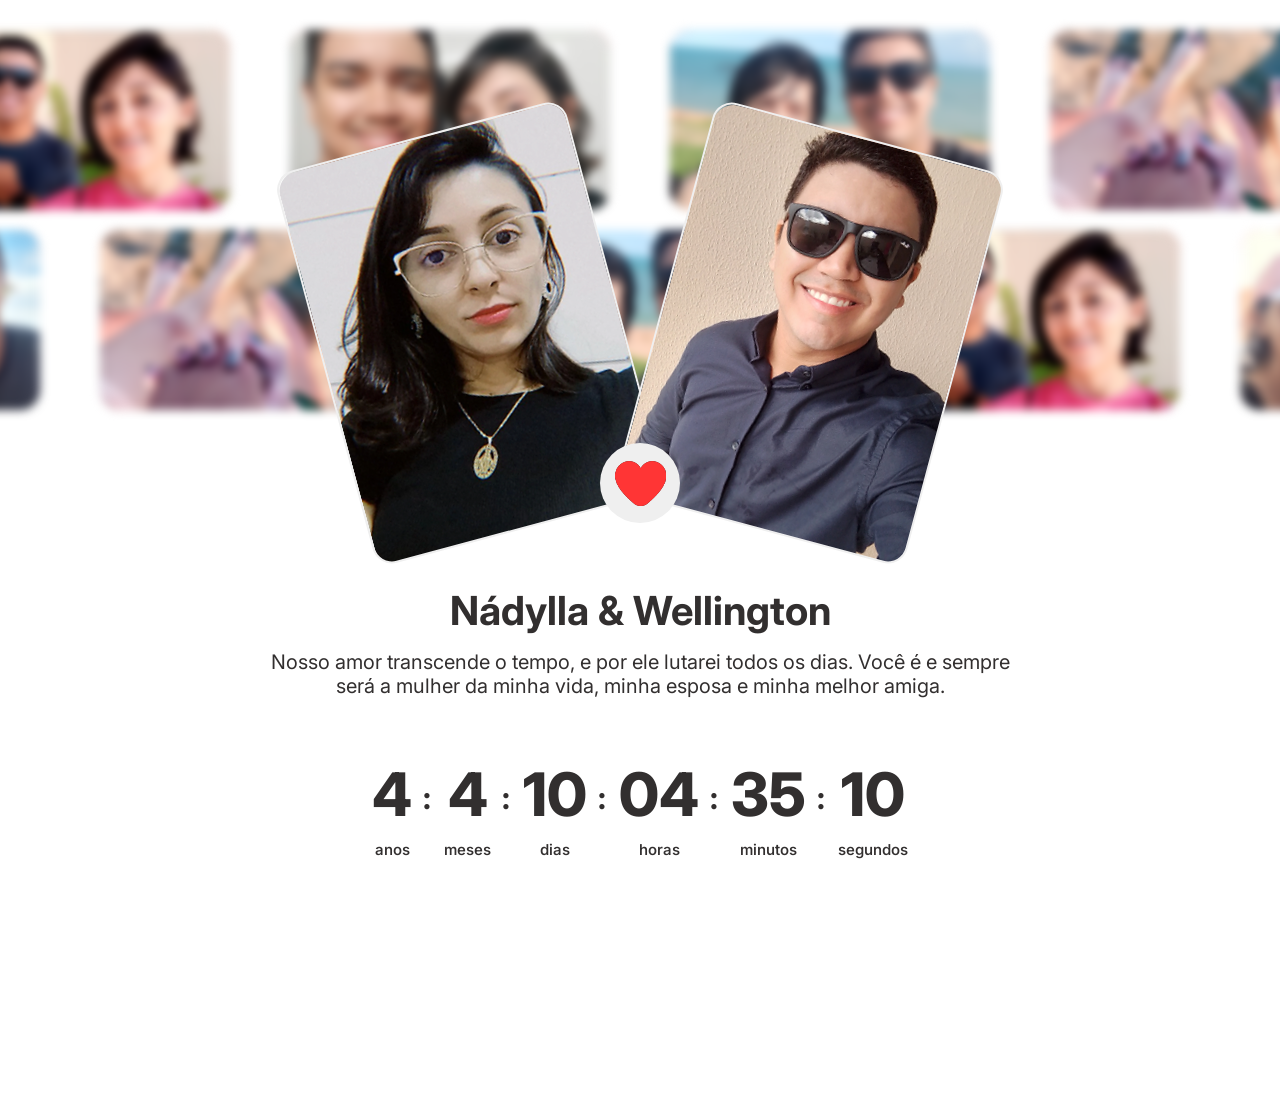
==== commit 2ec5a098: "Mudança no marca-texto" ====
--- a/assets/pages/timer.html
+++ b/assets/pages/timer.html
@@ -50,7 +50,7 @@
                 <div class="mat_item"><img src="../img/fotografias/mat_4.png" alt="nada"></div>
                 <div class="mat_item"><img src="../img/fotografias/mat_3.png" alt="nada"></div>
                 <div class="mat_item"><img src="../img/fotografias/mat_2.png" alt="nada"></div>
-                <div class="mat_item"><img src="assets/img/fotografias/mat_1.png" alt="nada"></div>
+                <div class="mat_item"><img src="../img/fotografias/mat_1.png" alt="nada"></div>
             </div>
 
         </section>
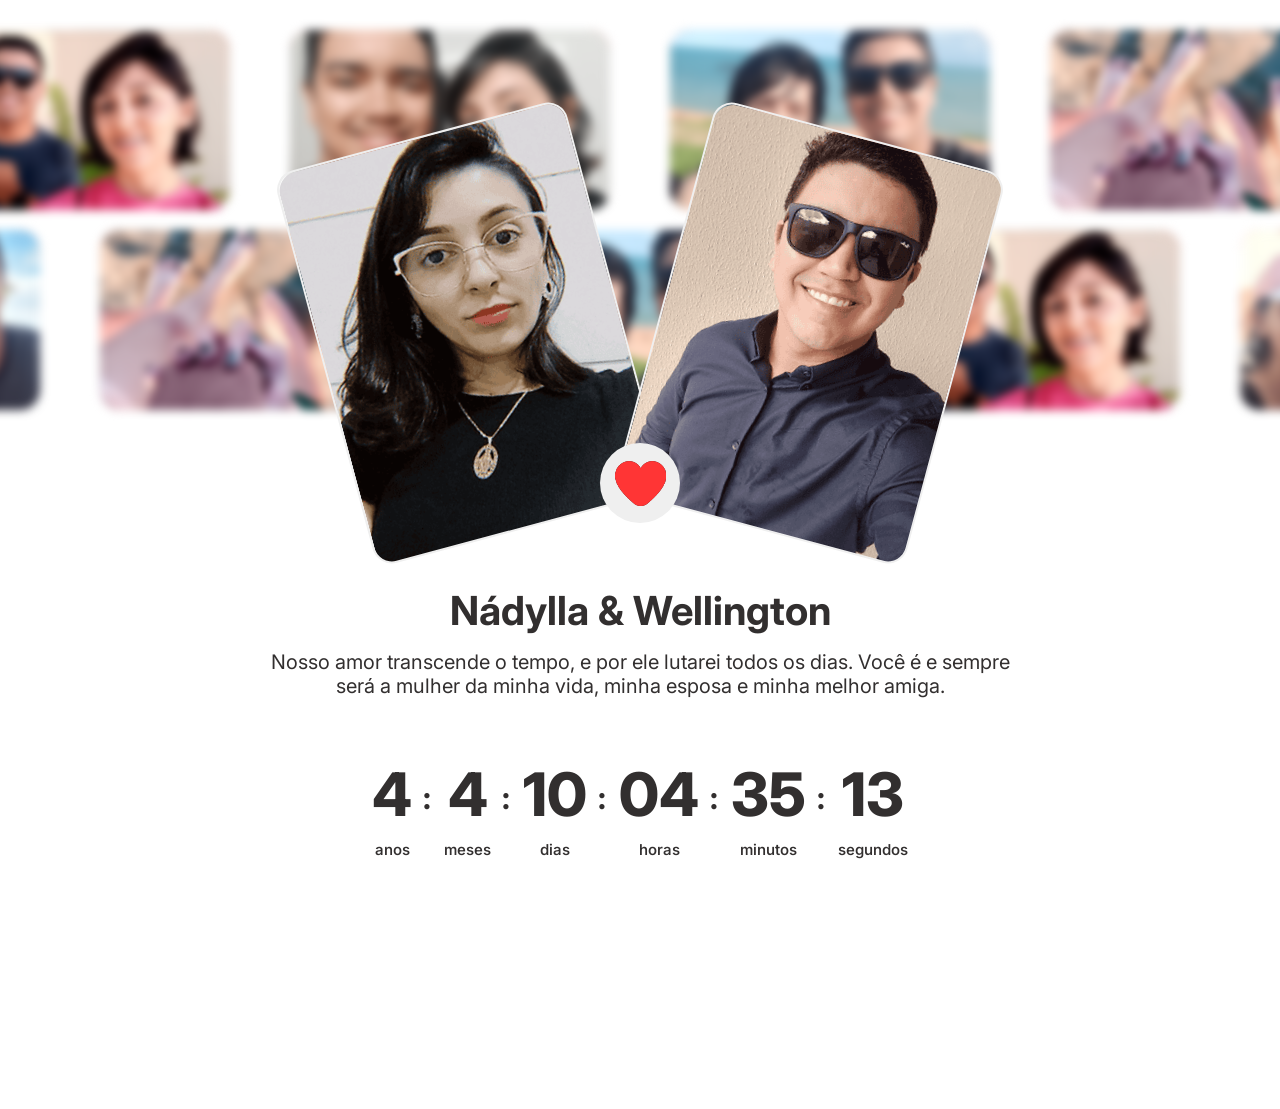
==== commit d0c04833: "main" ====
--- a/assets/pages/timer.html
+++ b/assets/pages/timer.html
@@ -111,6 +111,10 @@
         </section>
     </main>
 
+        <audio id="audio" autoplay loop>
+        <source src="../audio/musica.mp3" type="audio/mpeg">
+    </audio>
+
     <script src="../js/script.js"></script>
 </body>
 
--- a/assets/css/timer.css
+++ b/assets/css/timer.css
@@ -223,4 +223,41 @@
 .mat:nth-child(2) {
     animation-duration: 60s;
     animation-direction: reverse;
-}+}
+
+/* Celulares pequenos */
+@media (max-width: 480px) {}
+
+/* Celulares grandes */
+@media (max-width: 576px) {}
+
+/* Tablets */
+@media (max-width: 768px) {
+}
+
+/* Notebooks */
+@media (max-width: 992px) {
+    .timer .texts h1 {
+        font-size: 30px;
+    }
+
+    .timer .texts p {
+        font-size: 15px;
+    }
+
+    .photo_item {
+        width: 200px;
+        height:300px;
+    }
+
+    .photo_item.he {
+        left: -60px;
+    }
+
+    photo_item.she {
+        left: -60px;
+    }
+}
+
+/* Monitores grandes */
+@media (max-width: 1200px) {}
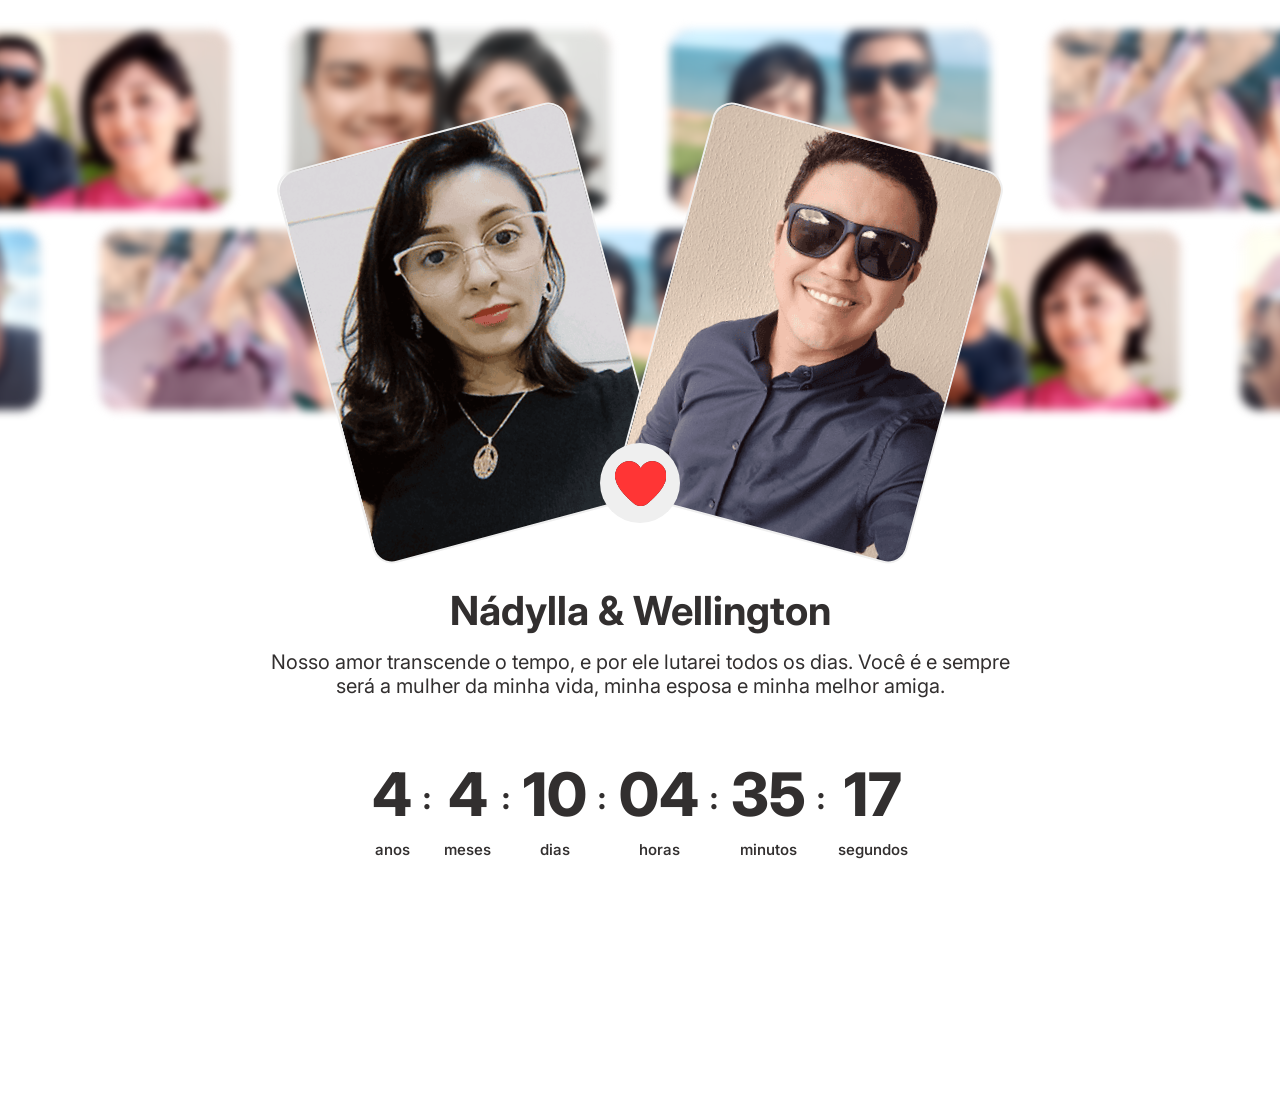
==== commit 91243054: "main" ====
--- a/assets/pages/timer.html
+++ b/assets/pages/timer.html
@@ -5,6 +5,8 @@
     <meta charset="UTF-8">
     <meta name="viewport" content="width=device-width, initial-scale=1.0">
     <link rel="stylesheet" href="../css/timer.css">
+    <link rel="icon" type="image/x-icon" href="../img/favicon/favicon.ico">
+    <link rel="stylesheet" href="https://unpkg.com/aos@next/dist/aos.css" />
     <title>Our Journey - Timer</title>
 </head>
 
@@ -56,7 +58,7 @@
         </section>
 
         <section class="timer">
-            <div class="photos">
+            <div class="photos" data-aos="fade-down" data-aos-easing="linear" data-aos-duration="2000">
                 <div class="photo_item she">
                     <img src="../img/fotografias/capa_nadylla.png" alt="Uma mulher chamada Nádylla - a esposa.">
                 </div>
@@ -66,18 +68,17 @@
                 </div>
 
                 <div class="photo_item he">
-                    <img src="../img/fotografias/capa_wellington.png"
-                        alt="Um homem chamado Wellington - o marido.">
+                    <img src="../img/fotografias/capa_wellington.png" alt="Um homem chamado Wellington - o marido.">
                 </div>
             </div>
 
-            <div class="texts">
+            <div class="texts" data-aos="fade-down" data-aos-easing="linear" data-aos-duration="1500">
                 <h1>Nádylla & Wellington</h1>
                 <p>Nosso amor transcende o tempo, e por ele lutarei todos os dias. Você é e sempre <br>será a mulher da
                     minha vida, minha esposa e minha melhor amiga.</p>
             </div>
 
-            <div class="timer_count">
+            <div class="timer_count" data-aos="fade-down" data-aos-easing="linear" data-aos-duration="1500">
                 <div class="timer_item">
                     <div class="timer_anos">0</div>
                     <p>anos</p>
@@ -111,11 +112,15 @@
         </section>
     </main>
 
-        <audio id="audio" autoplay loop>
+    <audio id="audio" autoplay loop>
         <source src="../audio/musica.mp3" type="audio/mpeg">
     </audio>
 
     <script src="../js/script.js"></script>
+    <script src="https://unpkg.com/aos@next/dist/aos.js"></script>
+    <script>
+        AOS.init();
+    </script>
 </body>
 
 </html>
